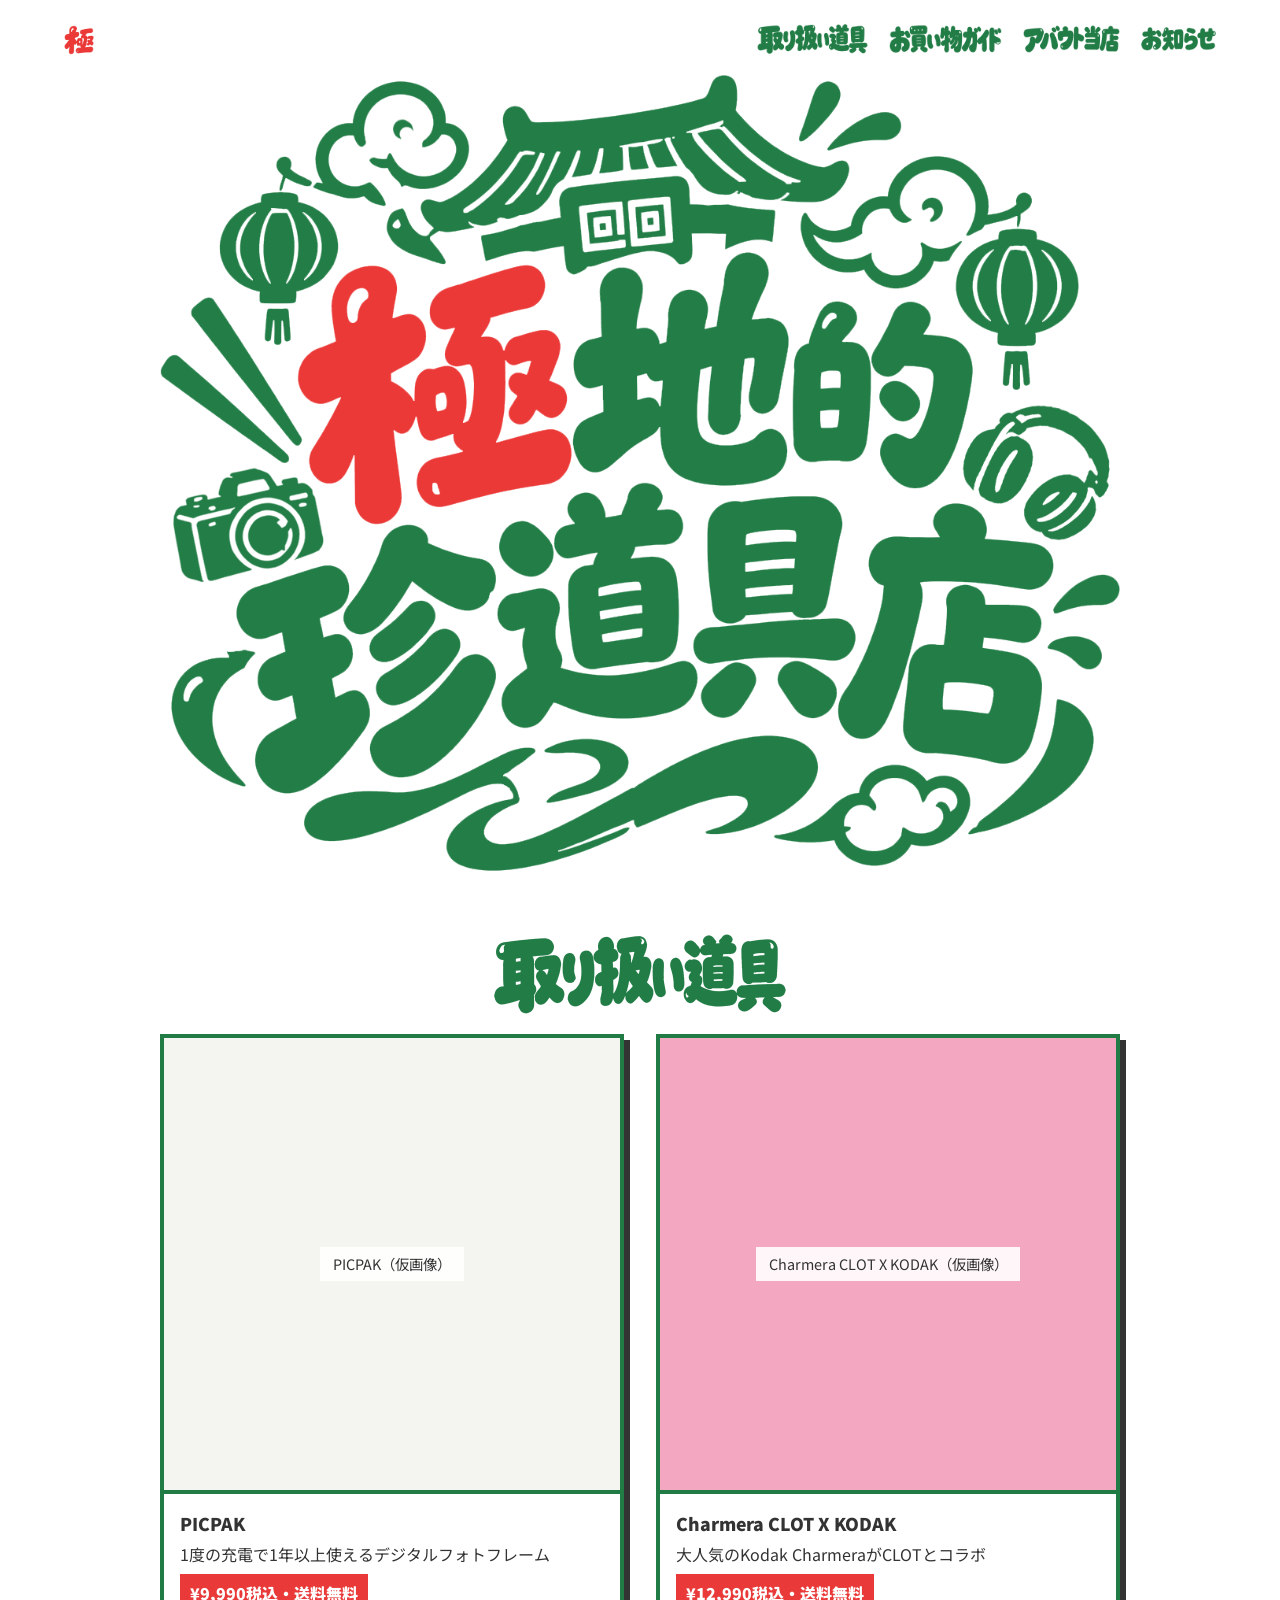
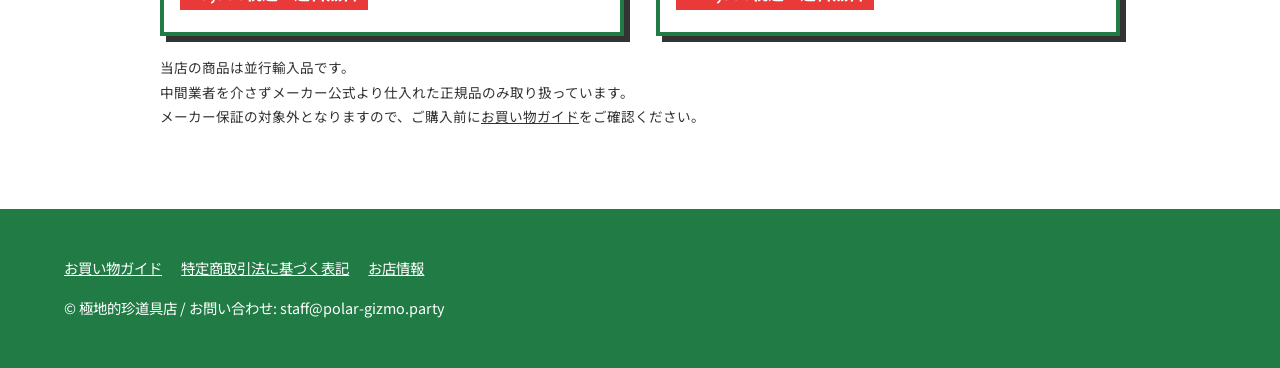
==== public/index.html @ 053a14d3 "Fix HTML structure for product card rendering" ====
<!doctype html>
<html lang="ja">
<head>
<meta charset="utf-8">
<meta name="viewport" content="width=device-width,initial-scale=1">
<title>極地的珍道具店</title>
<meta name="description" content="日本では買えない、珍しくて面白い海外製ガジェットの並行輸入ショップ">
<link rel="stylesheet" href="style.css">
<script src="site.js"></script>
</head>
<body>

<site-header></site-header>

<main>
<div class="content">

<section class="hero">
<img src="images/logo.png" class="logo" />
</section>

<section class="items">
<h2 id="items"><img src="images/h2-items.png" class="h2-img" /></h2>
<div class="cards" id="cards"></div>
</section>

<section class="textbox">
<p class="note">
当店の商品は並行輸入品です。<br />
中間業者を介さずメーカー公式より仕入れた正規品のみ取り扱っています。<br />
メーカー保証の対象外となりますので、ご購入前に<a href="guide.html">お買い物ガイド</a>をご確認ください。<br />
</p>
</section>

</div>
</main>

<site-footer></site-footer>

<script>
const esc=s=>String(s).replace(/[&<>"]/g,c=>({'&':'&amp;','<':'&lt;','>':'&gt;','"':'&quot;'}[c]));
fetch('products.json').then(r=>r.json()).then(list=>{
document.getElementById('cards').innerHTML=list.map(p=>{
const c=p.colors[0];
const thumb=c.img?'<div class="pimg"><img src="'+esc(c.img)+'" alt="'+esc(p.name)+'"></div>':'<div class="ph" style="background:'+esc(c.hex)+'"><span>'+esc(p.name)+'（仮画像）</span></div>';
return '<a class="card" href="product.html?id='+encodeURIComponent(p.id)+'">'+thumb+'<div class="t"><b>'+esc(p.name)+'</b><br>'+esc(p.lead)+'<br><span class="pr">&yen;'+p.price.toLocaleString('ja-JP')+'税込・送料無料</span></div></a>';
}).join('');
}).catch(()=>{
document.getElementById('cards').innerHTML='<p>商品データを読み込めませんでした。時間をおいて、もう一度お開きください。</p>';
});
</script>
</body>
</html>
---- public/style.css ----
@import url('https://fonts.googleapis.com/css2?family=Noto+Sans+JP:wght@400;700;900&display=swap');
:root {
--g1: #217b45;
--g2: #63b54b;
--g3: #b9cf51;
--r1: #a81519;
--r2: #e93939;
--r3: #fd988f;
--soft: #e4e2d4;
--bk: #333;
}
* {
box-sizing: border-box;
}
body {
margin: 0;
font-family: "Noto Sans JP", "Hiragino Sans", "Yu Gothic", Meiryo, sans-serif;
color: var(--bk);
line-height: 1.8;
background: #fff;
}
a {
color: var(--bk);
}

/*-all-*/
.content {
  max-width: 960px;
  width: 92%;
  margin: 0 auto;
}

/*-header-*/
header {
position: sticky;
top: 0;
z-index: 5;
display: flex;
flex-wrap: wrap;
align-items: center;
justify-content: space-between;
gap: .5rem 1.5rem;
padding: 1.3rem 5vw .7rem;
background: rgba(255,255,255,0.7);
}
header img {
  display: block;
  height: 30px;
}
.icon {
  display: block;
  width: 10%;
}
nav {
display: flex;
flex-wrap: wrap;
gap: .2rem 1.3rem;
}
nav a {
text-decoration: none;
color: var(--g3);
font-weight: 700;
font-size: .95rem;
padding: .2rem 0;
border-bottom: 3px solid transparent;
  transition: 0.3;
}
nav a:hover,
nav a:focus-visible {
border-color: var(--r2);
  transition: 0.3;
}

/*-footer-*/
footer {
background: var(--g1);
color: #fff;
padding: 2rem 5vw;
font-size: .9rem;
}
footer a {
color: #fff;
margin-right: 1.2rem;
}

/*-main-*/
main {
  margin: 0 0 80px;
}
.hero {
  margin: 0 0 60px;
}
.logo {
  display: block;
  width: 100%;
}
h1 {
font-weight: 900;
color: var(--g12);
line-height: 1.5;
}
main > h1 {
border-bottom: 4px double var(--g1);
padding-bottom: .3em;
}
h2 {
  display: block;
}
h2 .h2-img {
  display: block;
  height: 80px;
  margin: 0 auto;
}
.sign {
background: var(--r2);
color: #fff;
text-align: center;
max-width: 30rem;
padding: 1.8rem 2.2rem;
margin: 2.2rem 5px 0;
border: 5px double #fff;
outline: 5px solid var(--r2);
box-shadow: 8px 8px 0 rgba(0, 0, 0, .3);
}
.sign small {
display: block;
font-weight: 700;
letter-spacing: .15em;
}
.sign h1 {
color: #fff;
font-weight: 900;
font-size: clamp(2rem, 7vw, 3.4rem);
letter-spacing: .08em;
margin: .2em 0;
text-shadow: 3px 3px 0 rgba(0, 0, 0, .3);
}
.sign p {
margin: 0 0 1.2rem;
}
.sign .btn {
background: #fff;
color: var(--r2);
border-color: var(--r2);
outline-color: #fff;
box-shadow: 5px 5px 0 rgba(0, 0, 0, .3);
}
.btn {
display: inline-block;
background: var(--r2);
color: #fff;
text-decoration: none;
font-weight: 900;
padding: .8rem 2.4rem;
margin: 3px;
border: 3px double #fff;
outline: 3px solid var(--r2);
box-shadow: 5px 5px 0 var(--g12);
cursor: pointer;
}
.btn:hover,
.btn:focus-visible {
background: #a30d25;
}
.btn.off {
background: #9aa;
outline-color: #9aa;
box-shadow: none;
pointer-events: none;
}
.cards {
display: grid;
grid-template-columns: repeat(auto-fit, minmax(260px, 1fr));
gap: 2rem;
}
.card {
display: block;
background: #fff;
color: var(--bk);
text-decoration: none;
border: 4px solid var(--g1);
box-shadow: 6px 6px 0 var(--bk);
}
.card:hover,
.card:focus-visible {
border-color: var(--r2);
}
.card .ph,
.card .pimg {
border: 0;
border-bottom: 4px solid var(--g1);
}
.card .ph {
aspect-ratio: 1;
}
.card div.t {
padding: .9rem 1rem 1.1rem;
}
.card b {
font-size: 1.1rem;
font-weight: 900;
}
.card .pr {
display: inline-block;
background: var(--r2);
color: #fff;
font-weight: 900;
padding: 11px 10px 9px;
margin: .3rem 0;
line-height: 1;
}
.ph {
display: grid;
place-items: center;
width: 100%;
aspect-ratio: 1;
border: 1px solid #cfe0d6;
}
.ph span {
background: rgba(255, 255, 255, .9);
padding: .3em .9em;
text-align: center;
font-size: .9rem;
}
.pimg {
background: #fff;
}
.pimg img {
width: 100%;
display: block;
}
.prod {
display: grid;
grid-template-columns: repeat(auto-fit, minmax(280px, 1fr));
gap: 2.5rem;
align-items: start;
}
.prod .pimg {
border: 4px solid var(--g1);
box-shadow: 6px 6px 0 var(--g1);
}
.price {
font-size: 2rem;
font-weight: 900;
color: var(--r2);
margin: .2rem 0;
}
.price small {
font-size: .8rem;
color: var(--g3);
font-weight: 400;
margin-left: .5rem;
}
.sw {
display: flex;
flex-wrap: wrap;
gap: .6rem;
margin: .4rem 0 1.6rem;
}
.sw button {
width: 2.6rem;
height: 2.6rem;
border-radius: 50%;
border: 3px solid #fff;
box-shadow: 0 0 0 2px #999;
cursor: pointer;
}
.sw button.on {
box-shadow: 0 0 0 3px var(--r2);
}
.note {
font-size: .85rem;
margin-top: 1.2rem;
}
.tbl {
width: 100%;
border-collapse: collapse;
}
.tbl th,
.tbl td {
border: 2px solid var(--g1);
padding: .7rem .9rem;
vertical-align: top;
text-align: left;
}
.tbl th {
background: var(--g1);
color: #fff;
width: 30%;
}
.news {
list-style: none;
padding: 0;
}
.news li {
padding: .8rem 0;
border-bottom: 2px dashed var(--g1);
}
.news time {
display: inline-block;
background: var(--r2);
color: #fff;
font-weight: 900;
padding: 0 .7em;
margin-right: 1rem;
}

@media (max-width: 700px) {
.sign {
padding: 1.4rem 1.2rem;
}
.hero {
padding: 2.5rem 5vw 2.2rem;
}
.tbl th {
width: 36%;
}
}
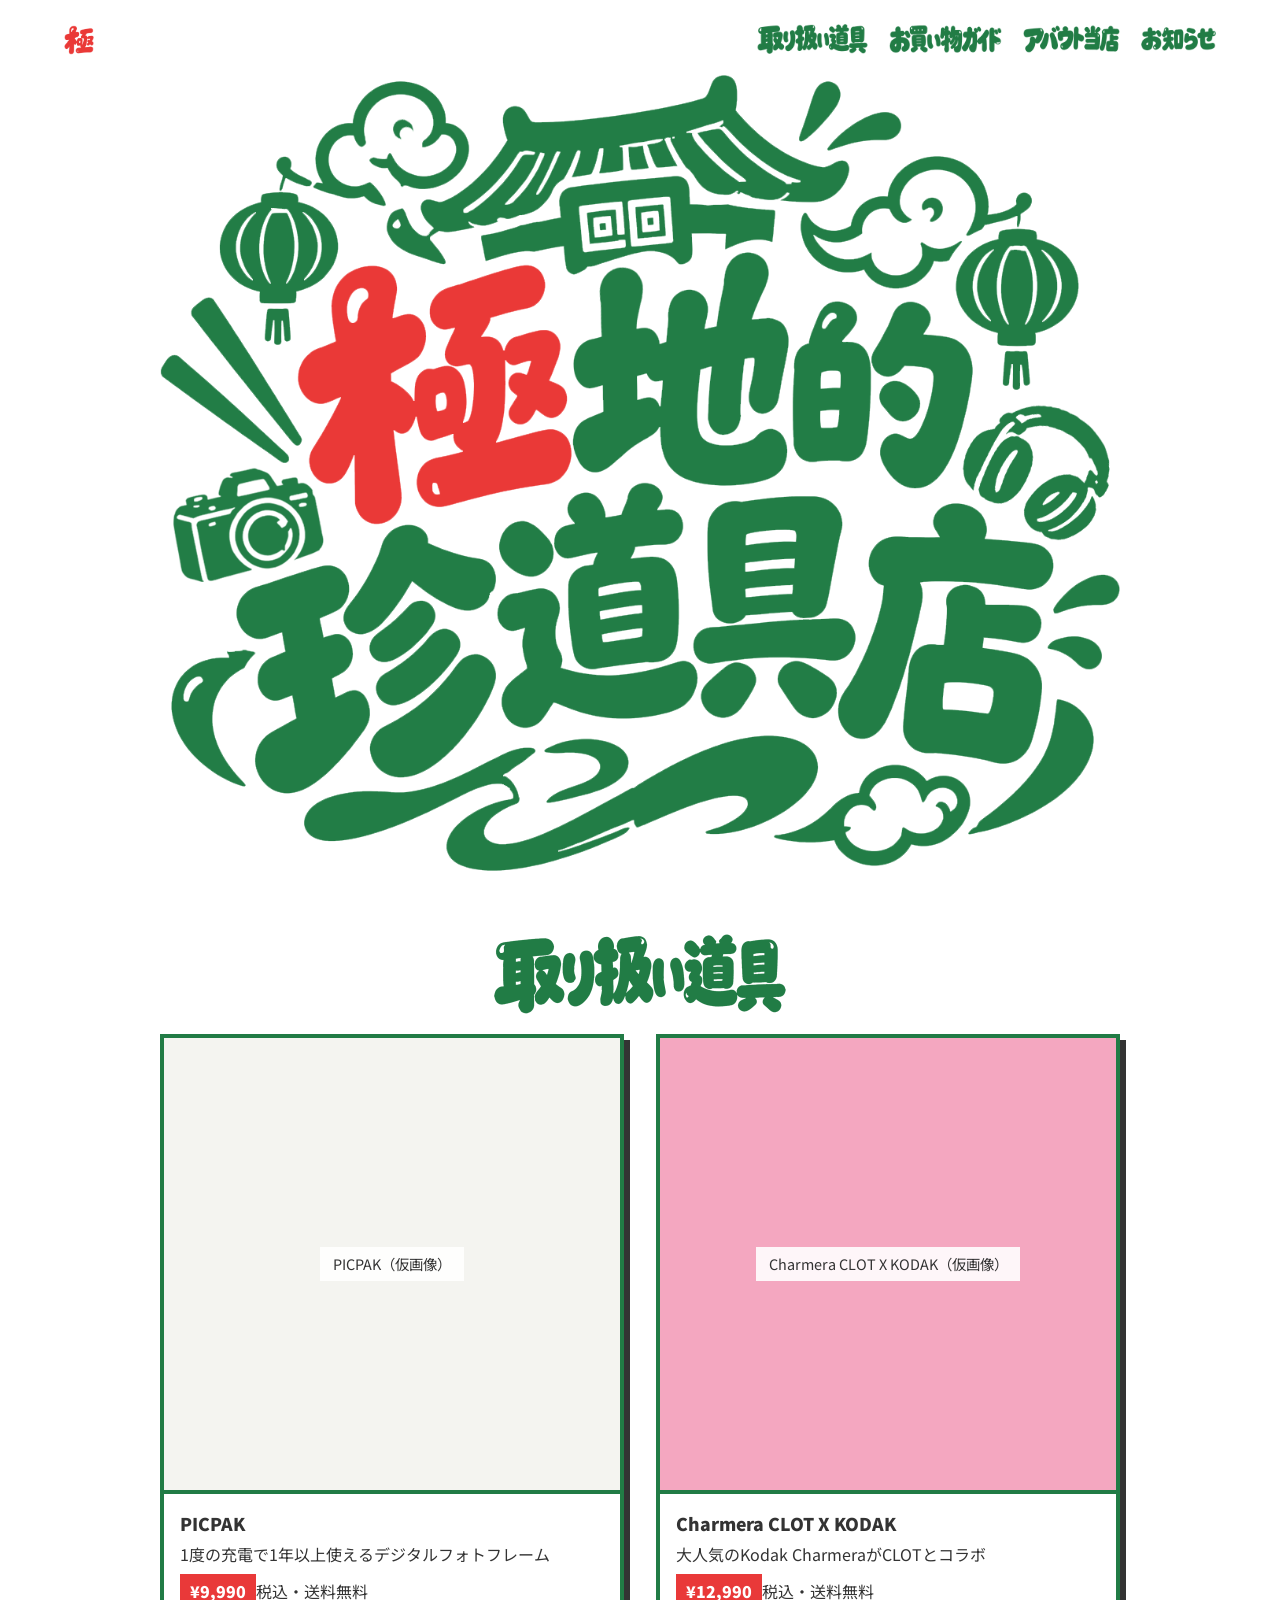
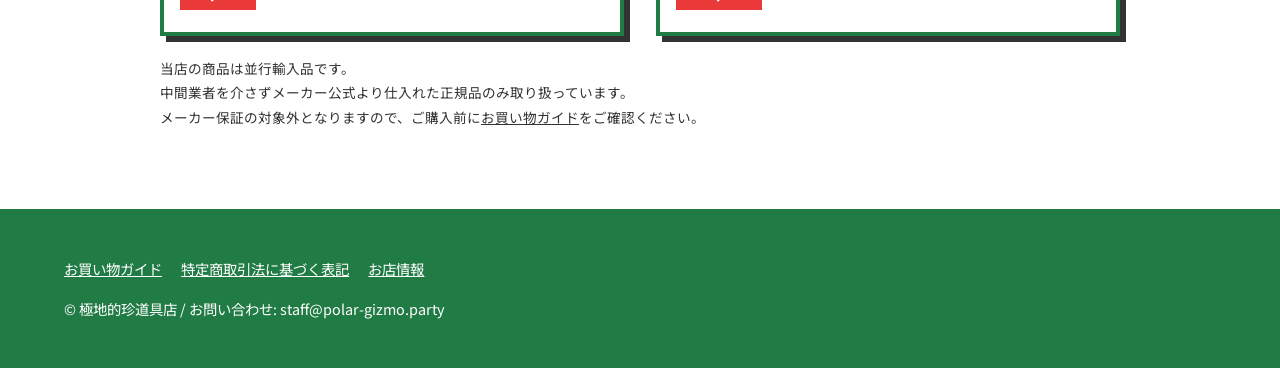
==== commit 04de7329: "Update index.html" ====
--- a/public/index.html
+++ b/public/index.html
@@ -43,7 +43,7 @@
 document.getElementById('cards').innerHTML=list.map(p=>{
 const c=p.colors[0];
 const thumb=c.img?'<div class="pimg"><img src="'+esc(c.img)+'" alt="'+esc(p.name)+'"></div>':'<div class="ph" style="background:'+esc(c.hex)+'"><span>'+esc(p.name)+'（仮画像）</span></div>';
-return '<a class="card" href="product.html?id='+encodeURIComponent(p.id)+'">'+thumb+'<div class="t"><b>'+esc(p.name)+'</b><br>'+esc(p.lead)+'<br><span class="pr">&yen;'+p.price.toLocaleString('ja-JP')+'税込・送料無料</span></div></a>';
+return '<a class="card" href="product.html?id='+encodeURIComponent(p.id)+'">'+thumb+'<div class="t"><b>'+esc(p.name)+'</b><br>'+esc(p.lead)+'<br><span class="pr">&yen;'+p.price.toLocaleString('ja-JP')+'</span><span class="postage">税込・送料無料</span></div></a>';
 }).join('');
 }).catch(()=>{
 document.getElementById('cards').innerHTML='<p>商品データを読み込めませんでした。時間をおいて、もう一度お開きください。</p>';
--- a/public/style.css
+++ b/public/style.css
@@ -87,6 +87,9 @@
 main {
   margin: 0 0 80px;
 }
+main section + section {
+  margin: 20px 0 0 ;
+}
 .hero {
   margin: 0 0 60px;
 }
@@ -205,7 +208,7 @@
 background: var(--r2);
 color: #fff;
 font-weight: 900;
-padding: 11px 10px 9px;
+padding: 9px 10px 11px;
 margin: .3rem 0;
 line-height: 1;
 }
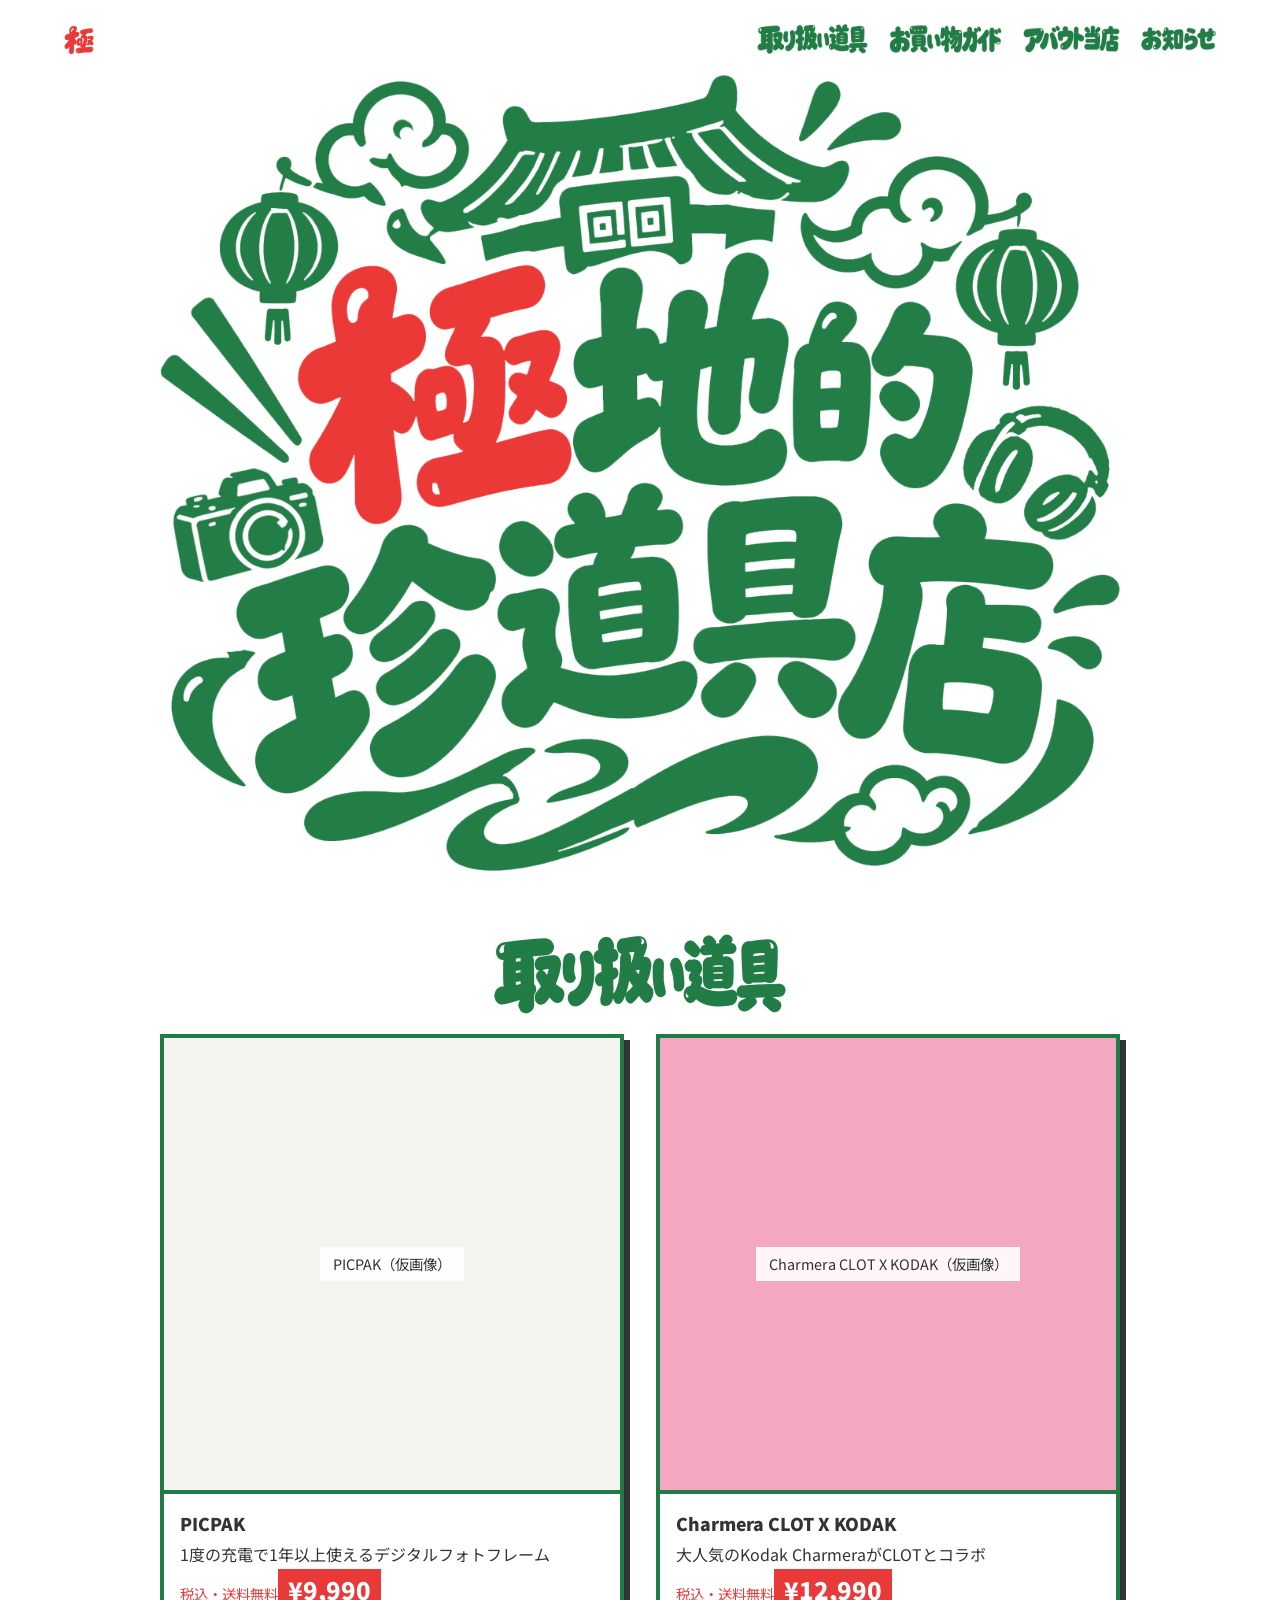
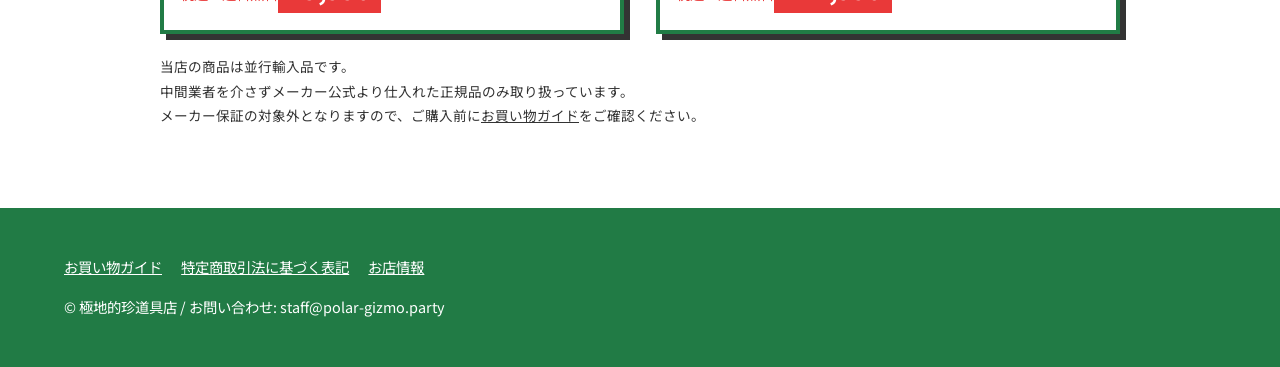
==== commit c47dcea4: "Refactor product card HTML structure Updated the card structure in the product listing to improve la" ====
--- a/public/index.html
+++ b/public/index.html
@@ -43,7 +43,7 @@
 document.getElementById('cards').innerHTML=list.map(p=>{
 const c=p.colors[0];
 const thumb=c.img?'<div class="pimg"><img src="'+esc(c.img)+'" alt="'+esc(p.name)+'"></div>':'<div class="ph" style="background:'+esc(c.hex)+'"><span>'+esc(p.name)+'（仮画像）</span></div>';
-return '<a class="card" href="product.html?id='+encodeURIComponent(p.id)+'">'+thumb+'<div class="t"><b>'+esc(p.name)+'</b><br>'+esc(p.lead)+'<br><span class="pr">&yen;'+p.price.toLocaleString('ja-JP')+'</span><span class="postage">税込・送料無料</span></div></a>';
+return '<a class="card" href="product.html?id='+encodeURIComponent(p.id)+'">'+thumb+'<div class="t"><div class="t-itemname"><b>'+esc(p.name)+'</b></div><div class="t-itemtext">'+esc(p.lead)+'</div><div class="t-itemprice"><span class="postage">税込・送料無料</span><span class="pr">&yen;'+p.price.toLocaleString('ja-JP')+'</span></div></div></a>';
 }).join('');
 }).catch(()=>{
 document.getElementById('cards').innerHTML='<p>商品データを読み込めませんでした。時間をおいて、もう一度お開きください。</p>';
--- a/public/style.css
+++ b/public/style.css
@@ -207,10 +207,15 @@
 display: inline-block;
 background: var(--r2);
 color: #fff;
+font-size: 150%;
 font-weight: 900;
 padding: 9px 10px 11px;
-margin: .3rem 0;
+margin: 0 10px 0 0;
 line-height: 1;
+}
+.card .postage {
+color: var(--r2);
+font-size: 90%;
 }
 .ph {
 display: grid;
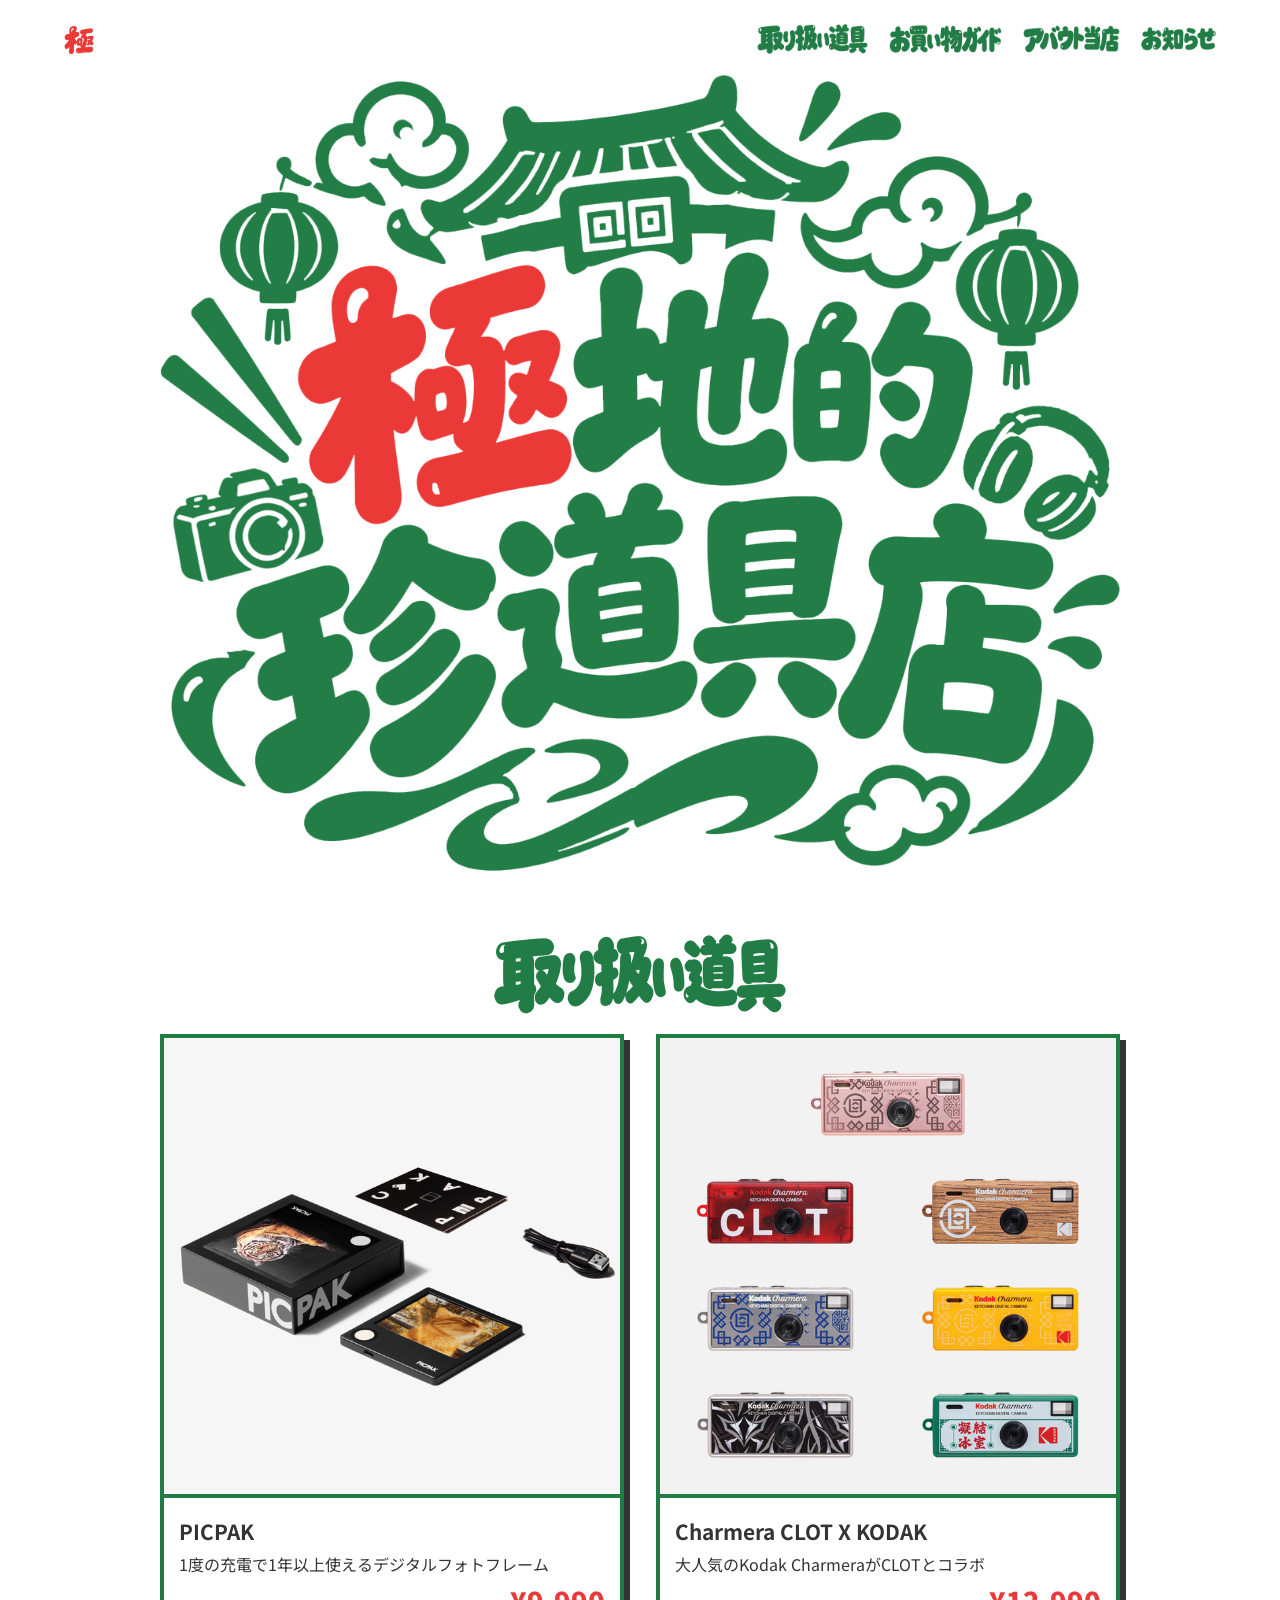
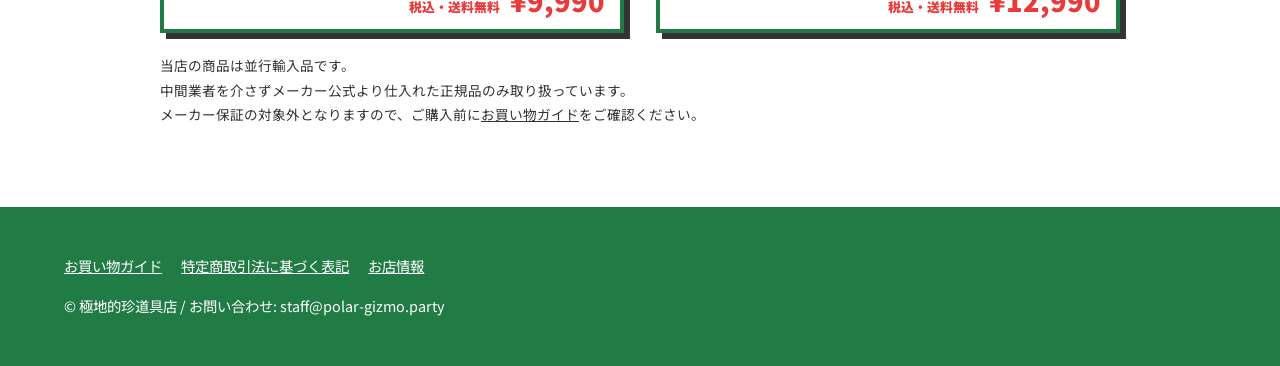
==== commit d0dcd9df: "Update index.html" ====
--- a/public/index.html
+++ b/public/index.html
@@ -43,7 +43,7 @@
 document.getElementById('cards').innerHTML=list.map(p=>{
 const c=p.colors[0];
 const thumb=c.img?'<div class="pimg"><img src="'+esc(c.img)+'" alt="'+esc(p.name)+'"></div>':'<div class="ph" style="background:'+esc(c.hex)+'"><span>'+esc(p.name)+'（仮画像）</span></div>';
-return '<a class="card" href="product.html?id='+encodeURIComponent(p.id)+'">'+thumb+'<div class="t"><div class="t-itemname"><b>'+esc(p.name)+'</b></div><div class="t-itemtext">'+esc(p.lead)+'</div><div class="t-itemprice"><span class="postage">税込・送料無料</span><span class="pr">&yen;'+p.price.toLocaleString('ja-JP')+'</span></div></div></a>';
+return '<a class="card" href="products/'+encodeURIComponent(p.id)+'/">'+thumb+'<div class="t"><div class="t-itemname"><b>'+esc(p.name)+'</b></div><div class="t-itemtext">'+esc(p.lead)+'</div><div class="t-itemprice"><span class="postage">税込・送料無料</span><span class="pr">&yen;'+p.price.toLocaleString('ja-JP')+'</span></div></div></a>';
 }).join('');
 }).catch(()=>{
 document.getElementById('cards').innerHTML='<p>商品データを読み込めませんでした。時間をおいて、もう一度お開きください。</p>';
--- a/public/style.css
+++ b/public/style.css
@@ -63,12 +63,12 @@
 font-size: .95rem;
 padding: .2rem 0;
 border-bottom: 3px solid transparent;
-  transition: 0.3;
+  transition: .3s;
 }
 nav a:hover,
 nav a:focus-visible {
 border-color: var(--r2);
-  transition: 0.3;
+  transition: .3s;
 }
 
 /*-footer-*/
@@ -177,19 +177,24 @@
 gap: 2rem;
 }
 .card {
-display: block;
+display: flex;
+flex-direction: column;
 background: #fff;
 color: var(--bk);
 text-decoration: none;
 border: 4px solid var(--g1);
 box-shadow: 6px 6px 0 var(--bk);
+  transition: .3s;
 }
 .card:hover,
 .card:focus-visible {
 border-color: var(--r2);
+  transition: .3s;
 }
 .card .ph,
 .card .pimg {
+flex: none;
+height: auto;
 border: 0;
 border-bottom: 4px solid var(--g1);
 }
@@ -197,25 +202,35 @@
 aspect-ratio: 1;
 }
 .card div.t {
-padding: .9rem 1rem 1.1rem;
-}
-.card b {
-font-size: 1.1rem;
+flex: 1;
+position: relative;
+padding: 15px 15px 50px;
+}
+.t-itemname {
+font-size: 130%;
+font-weight: 900;
+}
+.t-itemtext {
+}
+.t-itemprice {
+position: absolute;
+bottom: 15px;
+right: 15px;
+text-align: right;
+line-height: 1;
+}
+.card .postage {
+display: inline-block;
+margin: 0 10px 0 0;
+color: var(--r2);
+font-size: 80%;
 font-weight: 900;
 }
 .card .pr {
 display: inline-block;
-background: var(--r2);
-color: #fff;
-font-size: 150%;
-font-weight: 900;
-padding: 9px 10px 11px;
-margin: 0 10px 0 0;
-line-height: 1;
-}
-.card .postage {
 color: var(--r2);
-font-size: 90%;
+font-size: 170%;
+font-weight: 900;
 }
 .ph {
 display: grid;
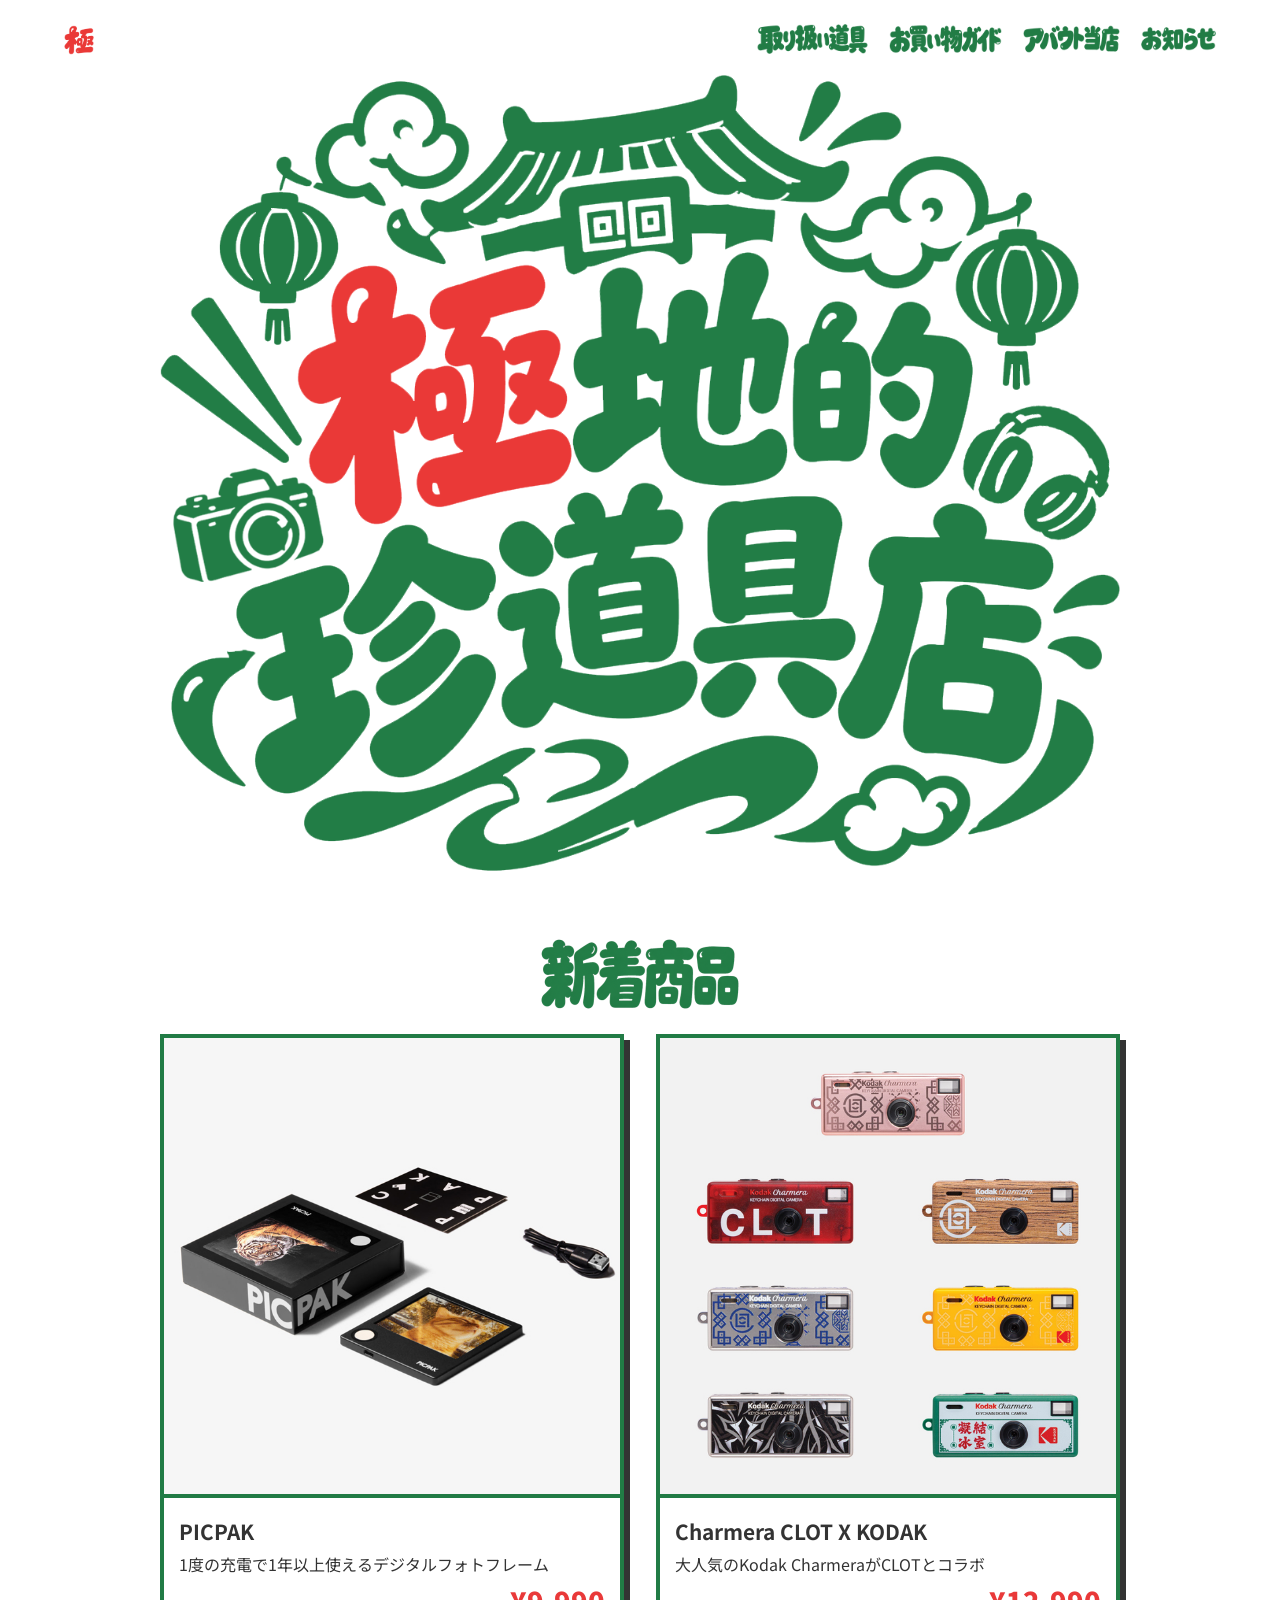
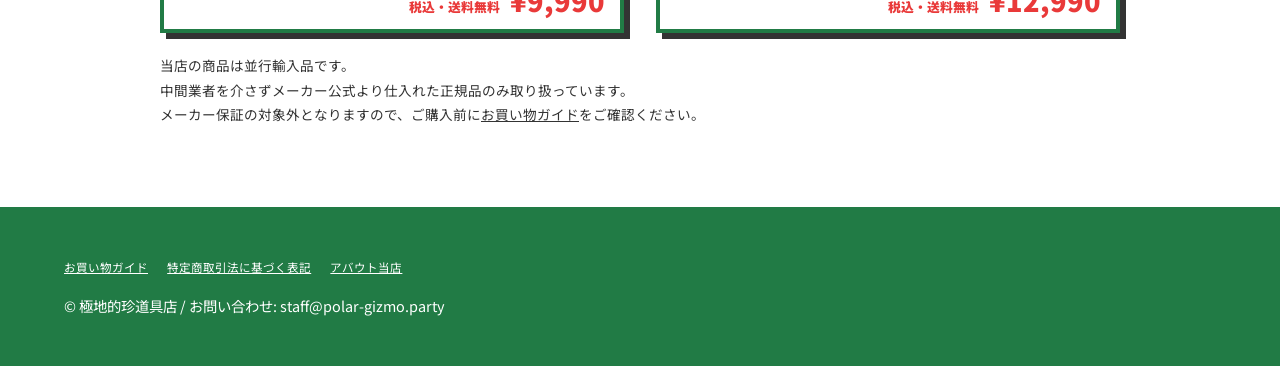
==== commit 11c572ef: "Update index.html" ====
--- a/public/index.html
+++ b/public/index.html
@@ -16,11 +16,11 @@
 <div class="content">
 
 <section class="hero">
-<img src="images/logo.png" class="logo" />
+<img src="images/logo.png" alt="極地的珍道具店" class="logo" />
 </section>
 
 <section class="items">
-<h2 id="items"><img src="images/h2-items.png" class="h2-img" /></h2>
+<h2 id="items"><img src="images/h2-newitem.png" alt="新着道具" class="h2-img" /></h2>
 <div class="cards" id="cards"></div>
 </section>
 
@@ -37,14 +37,10 @@
 
 <site-footer></site-footer>
 
+<script src="cards.js"></script>
 <script>
-const esc=s=>String(s).replace(/[&<>"]/g,c=>({'&':'&amp;','<':'&lt;','>':'&gt;','"':'&quot;'}[c]));
 fetch('products.json').then(r=>r.json()).then(list=>{
-document.getElementById('cards').innerHTML=list.map(p=>{
-const c=p.colors[0];
-const thumb=c.img?'<div class="pimg"><img src="'+esc(c.img)+'" alt="'+esc(p.name)+'"></div>':'<div class="ph" style="background:'+esc(c.hex)+'"><span>'+esc(p.name)+'（仮画像）</span></div>';
-return '<a class="card" href="products/'+encodeURIComponent(p.id)+'/">'+thumb+'<div class="t"><div class="t-itemname"><b>'+esc(p.name)+'</b></div><div class="t-itemtext">'+esc(p.lead)+'</div><div class="t-itemprice"><span class="postage">税込・送料無料</span><span class="pr">&yen;'+p.price.toLocaleString('ja-JP')+'</span></div></div></a>';
-}).join('');
+document.getElementById('cards').innerHTML=Cards.cards(list);
 }).catch(()=>{
 document.getElementById('cards').innerHTML='<p>商品データを読み込めませんでした。時間をおいて、もう一度お開きください。</p>';
 });
--- a/public/style.css
+++ b/public/style.css
@@ -80,6 +80,7 @@
 }
 footer a {
 color: #fff;
+font-size: 80%;
 margin-right: 1.2rem;
 }
 
@@ -99,7 +100,7 @@
 }
 h1 {
 font-weight: 900;
-color: var(--g12);
+color: var(--g1);
 line-height: 1.5;
 }
 main > h1 {
@@ -158,7 +159,7 @@
 margin: 3px;
 border: 3px double #fff;
 outline: 3px solid var(--r2);
-box-shadow: 5px 5px 0 var(--g12);
+box-shadow: 5px 5px 0 var(--g1);
 cursor: pointer;
 }
 .btn:hover,
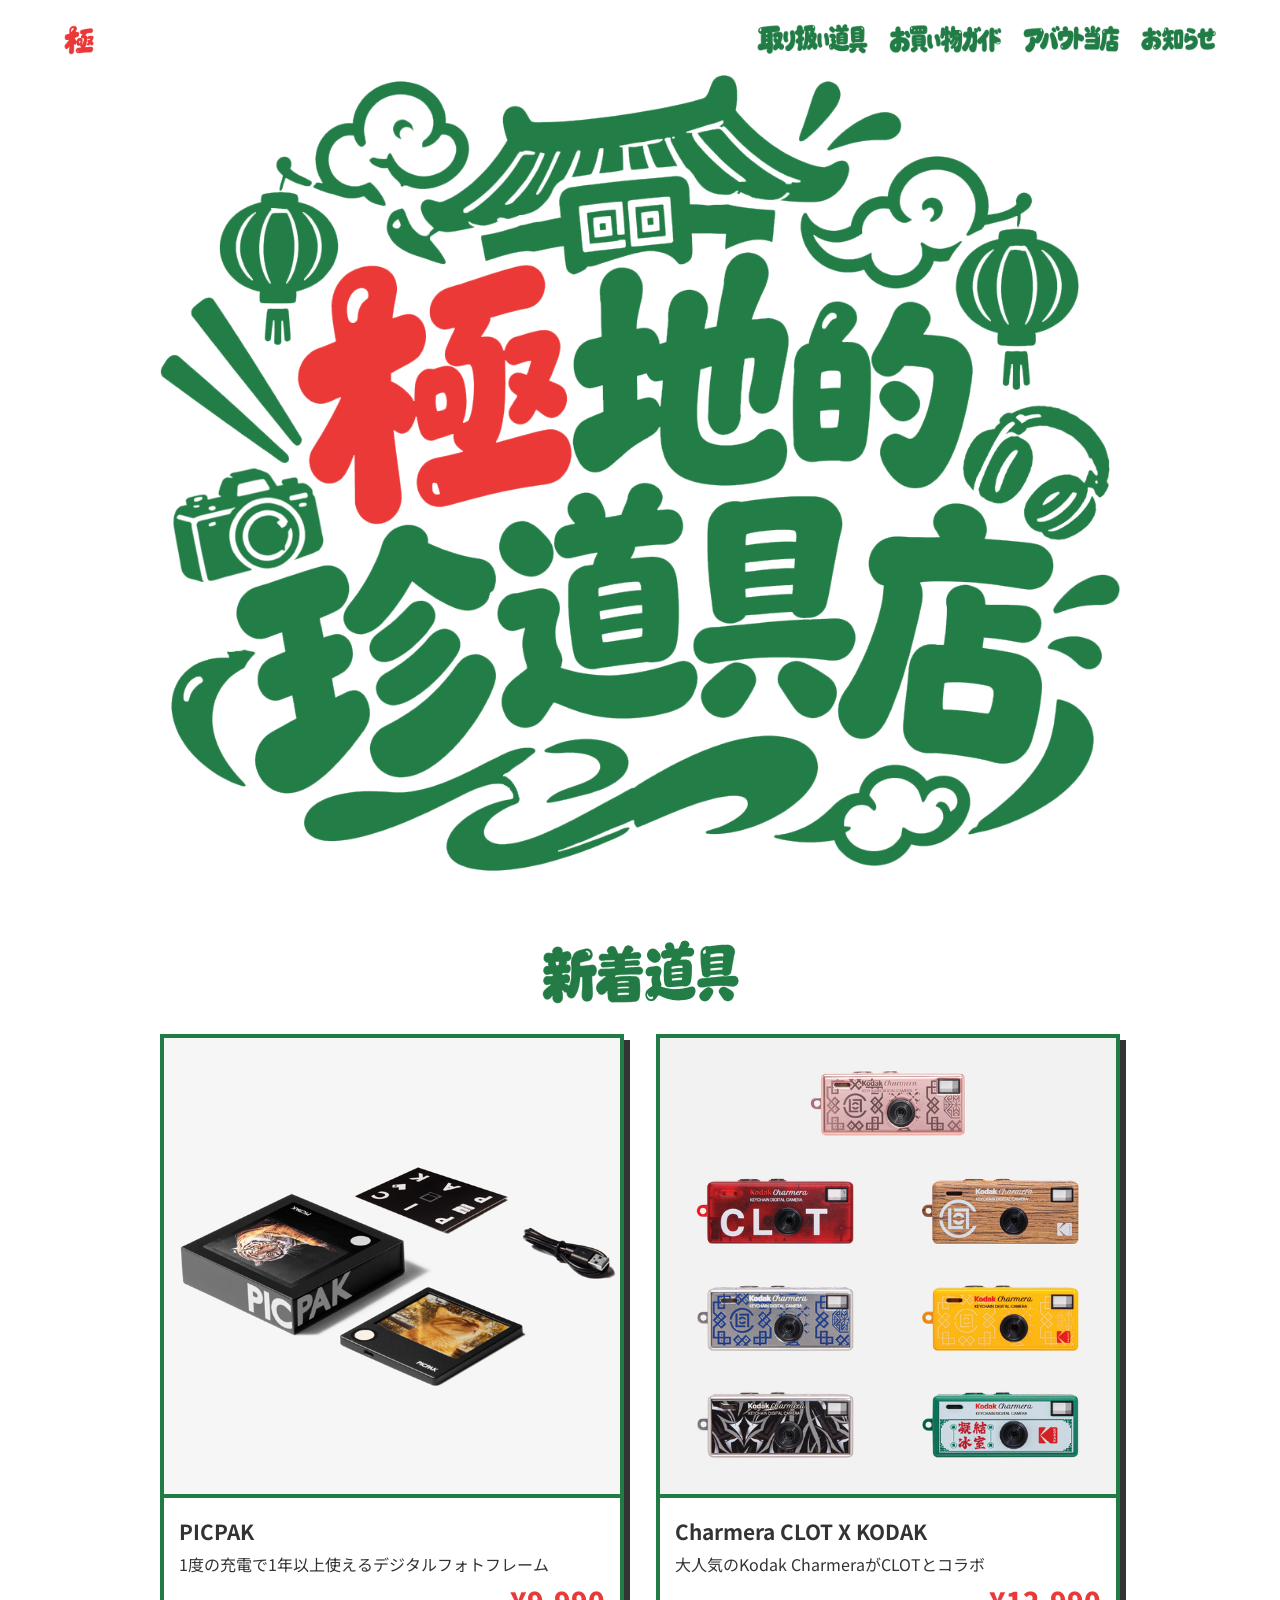
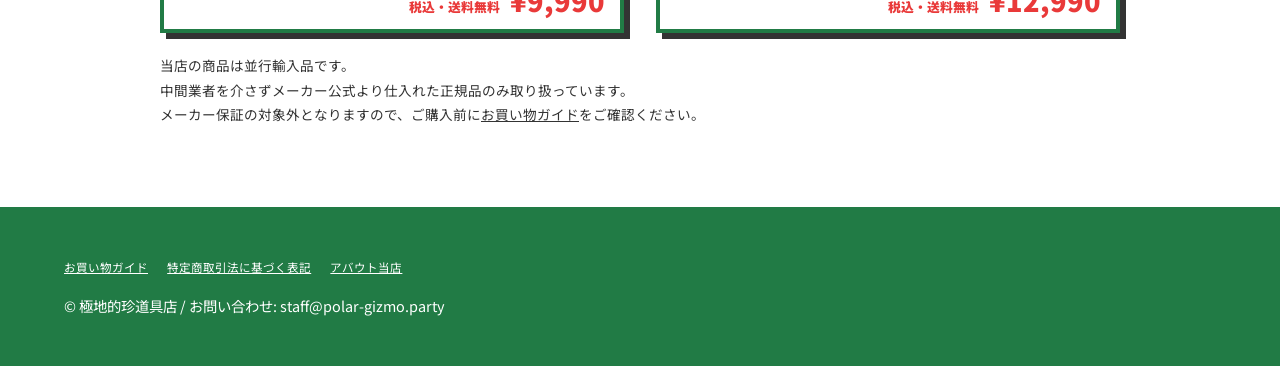
==== commit 74163e75: "Update index.html" ====
--- a/public/index.html
+++ b/public/index.html
@@ -5,6 +5,10 @@
 <meta name="viewport" content="width=device-width,initial-scale=1">
 <title>極地的珍道具店</title>
 <meta name="description" content="日本では買えない、珍しくて面白い海外製ガジェットの並行輸入ショップ">
+<link rel="icon" href="images/favicons/favicon.ico" sizes="32x32">
+<link rel="icon" href="images/favicons/icon-192x192.png" type="image/png" sizes="192x192">
+<link rel="apple-touch-icon" href="images/favicons/apple-touch-icon-180x180.png">
+<link rel="manifest" href="images/favicons/manifest.json">
 <link rel="stylesheet" href="style.css">
 <script src="site.js"></script>
 </head>
